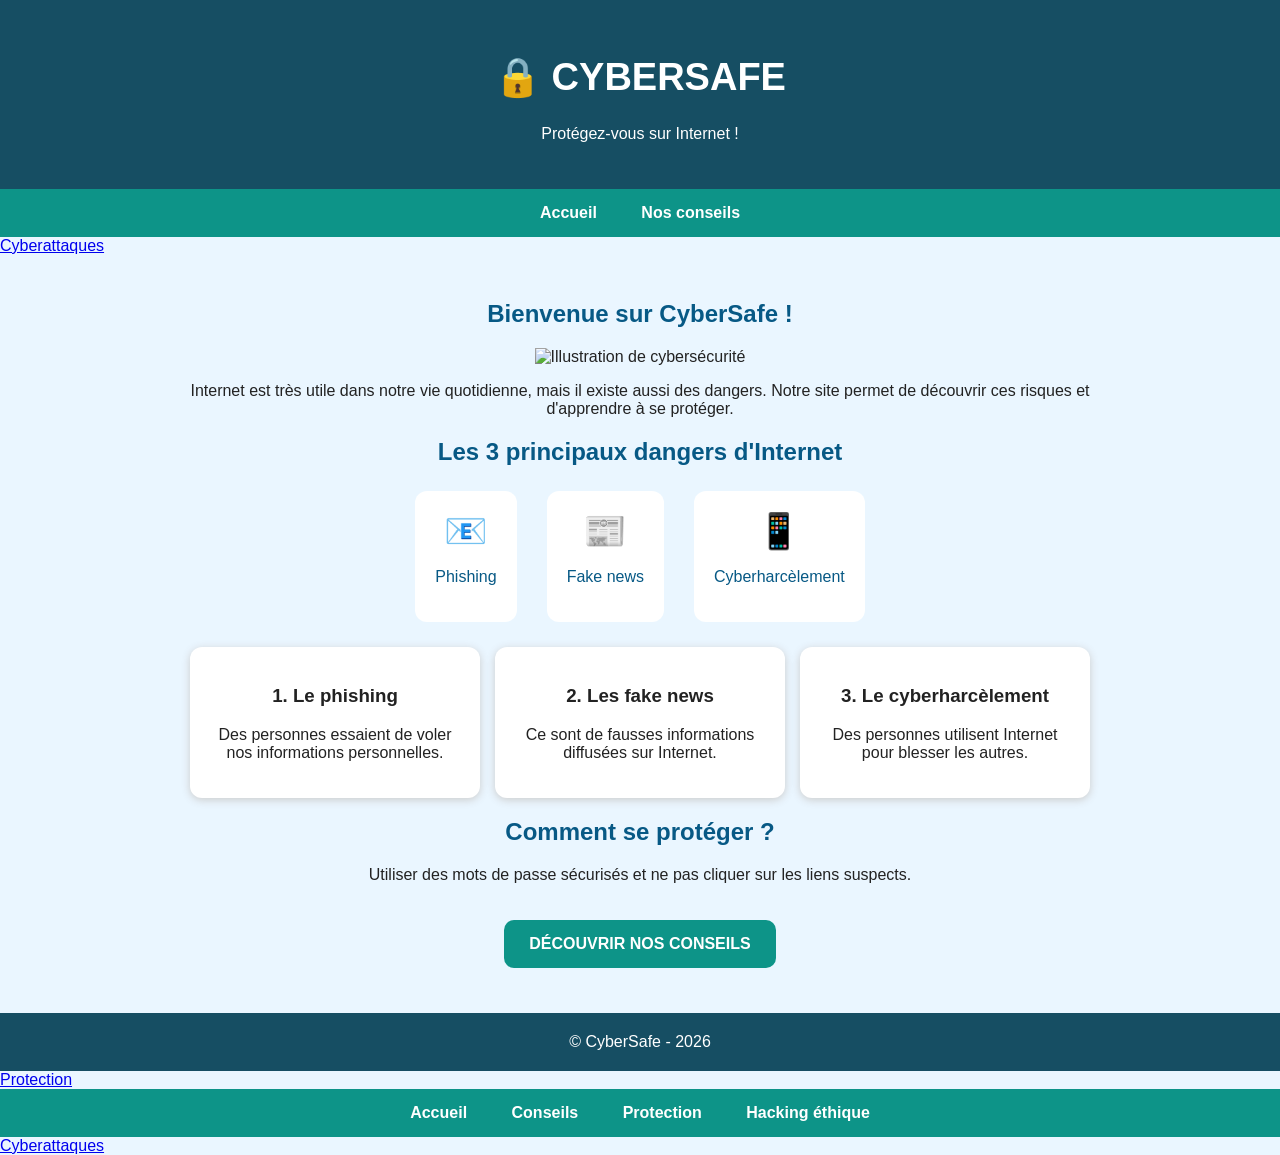
==== index.html @ 619b5068 "Add files via upload" ====
<!DOCTYPE html>
<html lang="fr">
<head>
    <meta charset="UTF-8">
    <title>CyberSafe - Accueil</title>
    <link rel="stylesheet" href="style.css">
</head>

<body>

    <header>
        <h1>🔒 CYBERSAFE</h1>
        <p>Protégez-vous sur Internet !</p>
    </header>

    <nav>
        <a href="index.html">Accueil</a>
        <a href="conseils.html">Nos conseils</a>
    </nav>
<a href="attaques.html">Cyberattaques</a>
    <main>
        <h2>Bienvenue sur CyberSafe !</h2>        
<img src="cybersecurite.png"
     alt="Illustration de cybersécurité"
     class="image-site">
        <p>
            Internet est très utile dans notre vie quotidienne,
            mais il existe aussi des dangers.
            Notre site permet de découvrir ces risques
            et d'apprendre à se protéger.
        </p>

        <h2>Les 3 principaux dangers d'Internet</h2>

<div class="illustrations">
    <div>📧<p>Phishing</p></div>
    <div>📰<p>Fake news</p></div>
    <div>📱<p>Cyberharcèlement</p></div>
</div>


        <section class="cartes">
            <article>
                <h3>1. Le phishing</h3>
                <p>Des personnes essaient de voler nos informations personnelles.</p>
            </article>

            <article>
                <h3>2. Les fake news</h3>
                <p>Ce sont de fausses informations diffusées sur Internet.</p>
            </article>

            <article>
                <h3>3. Le cyberharcèlement</h3>
                <p>Des personnes utilisent Internet pour blesser les autres.</p>
            </article>
        </section>

        <h2>Comment se protéger ?</h2>
        <p>Utiliser des mots de passe sécurisés et ne pas cliquer sur les liens suspects.</p>

        <a class="bouton" href="conseils.html">DÉCOUVRIR NOS CONSEILS</a>
    </main>

    <footer>
        © CyberSafe - 2026
    </footer>

</body>
</html>
<a href="protection.html">Protection</a>

<nav>
    <a href="index.html">Accueil</a>
    <a href="conseils.html">Conseils</a>
    <a href="protection.html">Protection</a>
    <a href="hacking-ethique.html">Hacking éthique</a>
</nav>
<escape><a href="attaques.html">Cyberattaques</a></escape>
---- style.css ----
body {
    margin: 0;
    font-family: Arial, sans-serif;
    background-color: #eaf6ff;
    color: #222;
}

header {
    background-color: #164e63;
    color: white;
    text-align: center;
    padding: 30px;
}

header h1 {
    font-size: 38px;
}

nav {
    background-color: #0d9488;
    text-align: center;
    padding: 15px;
}

nav a {
    color: white;
    text-decoration: none;
    margin: 20px;
    font-weight: bold;
}

main {
    max-width: 900px;
    margin: auto;
    padding: 25px;
    text-align: center;
}

h2 {
    color: #075985;
}

.cartes {
    display: flex;
    gap: 15px;
    justify-content: center;
}

article {
    background-color: white;
    padding: 20px;
    border-radius: 12px;
    flex: 1;
    box-shadow: 0 2px 8px #cccccc;
}

.bouton {
    display: inline-block;
    background-color: #0d9488;
    color: white;
    padding: 15px 25px;
    margin: 20px;
    border-radius: 10px;
    text-decoration: none;
    font-weight: bold;
}

footer {
    background-color: #164e63;
    color: white;
    text-align: center;
    padding: 20px;
}

.illustrations {
    display: flex;
    justify-content: center;
    gap: 30px;
    margin: 25px;
}

.illustrations div {
    background: white;
    padding: 20px;
    border-radius: 12px;
    font-size: 35px;
    text-align: center;
}

.illustrations p {
    font-size: 16px;
    color: #075985;
}

<nav>
    <a href="index.html">Accueil</a>
    <a href="conseils.html">Conseils</a>
    <a href="protection.html">Protection</a>
    <a href="hacking-ethique.html">Hacking éthique</a>
</nav>
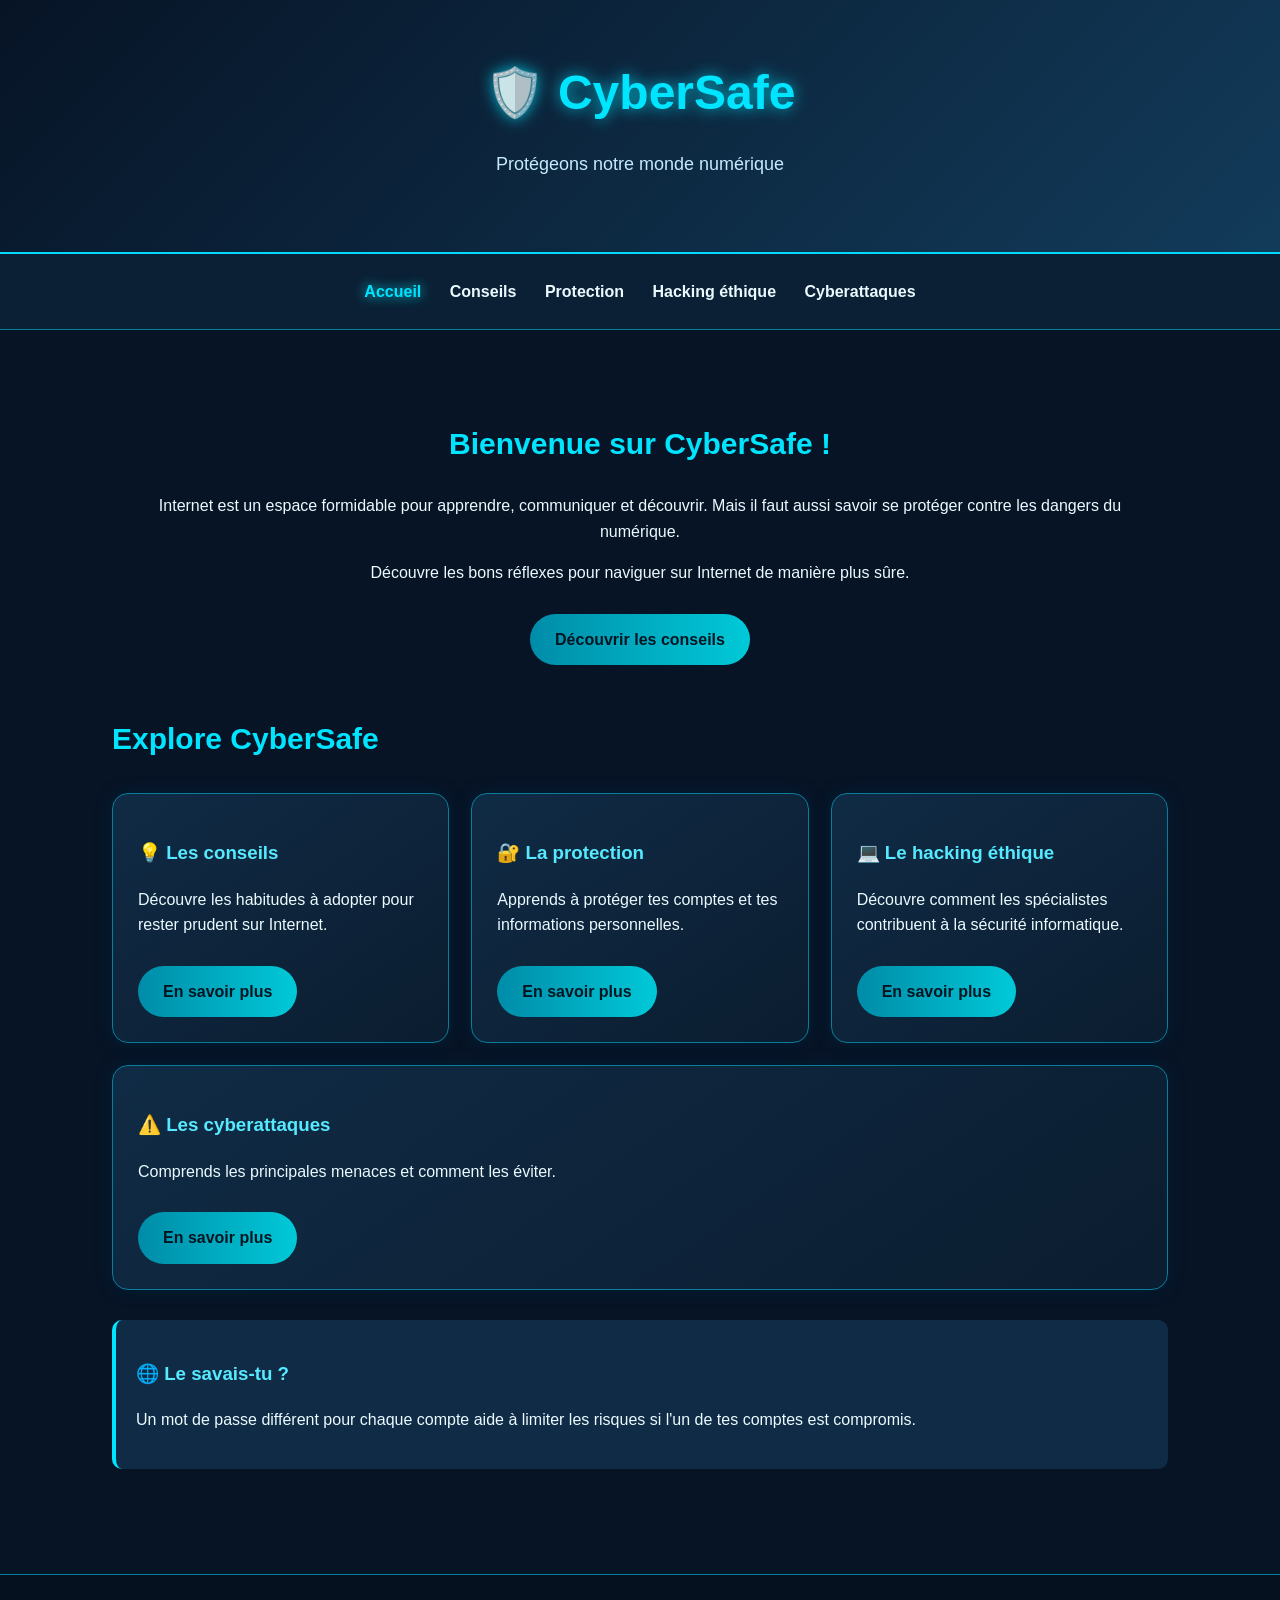
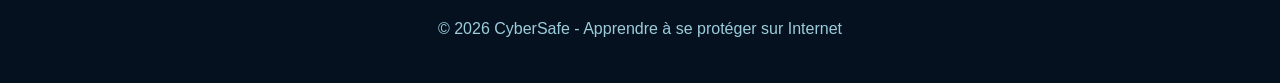
==== commit 6fe42d0d: "Add files via upload" ====
--- a/index.html
+++ b/index.html
@@ -3,78 +3,80 @@
 <html lang="fr">
 <head>
     <meta charset="UTF-8">
+    <meta name="viewport" content="width=device-width, initial-scale=1.0">
     <title>CyberSafe - Accueil</title>
     <link rel="stylesheet" href="style.css">
 </head>
-
 <body>
 
-    <header>
-        <h1>🔒 CYBERSAFE</h1>
-        <p>Protégez-vous sur Internet !</p>
-    </header>
+<header>
+    <h1>🛡️ CyberSafe</h1>
+    <p>Protégeons notre monde numérique</p>
+</header>
 
-    <nav>
-        <a href="index.html">Accueil</a>
-        <a href="conseils.html">Nos conseils</a>
-    </nav>
-<a href="attaques.html">Cyberattaques</a>
-    <main>
-        <h2>Bienvenue sur CyberSafe !</h2>        
-<img src="cybersecurite.png"
-     alt="Illustration de cybersécurité"
-     class="image-site">
+<nav>
+    <a class="active" href="index.html">Accueil</a>
+    <a href="conseils.html">Conseils</a>
+    <a href="protection.html">Protection</a>
+    <a href="hacking-ethique.html">Hacking éthique</a>
+    <a href="attaques.html">Cyberattaques</a>
+</nav>
+
+<main>
+    <section class="intro">
+        <h2>Bienvenue sur CyberSafe !</h2>
         <p>
-            Internet est très utile dans notre vie quotidienne,
-            mais il existe aussi des dangers.
-            Notre site permet de découvrir ces risques
-            et d'apprendre à se protéger.
+            Internet est un espace formidable pour apprendre,
+            communiquer et découvrir. Mais il faut aussi savoir
+            se protéger contre les dangers du numérique.
         </p>
+        <p>
+            Découvre les bons réflexes pour naviguer sur Internet
+            de manière plus sûre.
+        </p>
+        <a class="bouton" href="conseils.html">Découvrir les conseils</a>
+    </section>
 
-        <h2>Les 3 principaux dangers d'Internet</h2>
+    <h2>Explore CyberSafe</h2>
 
-<div class="illustrations">
-    <div>📧<p>Phishing</p></div>
-    <div>📰<p>Fake news</p></div>
-    <div>📱<p>Cyberharcèlement</p></div>
-</div>
+    <section class="cartes">
+        <article>
+            <h3>💡 Les conseils</h3>
+            <p>Découvre les habitudes à adopter pour rester prudent sur Internet.</p>
+            <a class="bouton" href="conseils.html">En savoir plus</a>
+        </article>
 
+        <article>
+            <h3>🔐 La protection</h3>
+            <p>Apprends à protéger tes comptes et tes informations personnelles.</p>
+            <a class="bouton" href="protection.html">En savoir plus</a>
+        </article>
 
-        <section class="cartes">
-            <article>
-                <h3>1. Le phishing</h3>
-                <p>Des personnes essaient de voler nos informations personnelles.</p>
-            </article>
+        <article>
+            <h3>💻 Le hacking éthique</h3>
+            <p>Découvre comment les spécialistes contribuent à la sécurité informatique.</p>
+            <a class="bouton" href="hacking-ethique.html">En savoir plus</a>
+        </article>
 
-            <article>
-                <h3>2. Les fake news</h3>
-                <p>Ce sont de fausses informations diffusées sur Internet.</p>
-            </article>
+        <article>
+            <h3>⚠️ Les cyberattaques</h3>
+            <p>Comprends les principales menaces et comment les éviter.</p>
+            <a class="bouton" href="attaques.html">En savoir plus</a>
+        </article>
+    </section>
 
-            <article>
-                <h3>3. Le cyberharcèlement</h3>
-                <p>Des personnes utilisent Internet pour blesser les autres.</p>
-            </article>
-        </section>
+    <div class="encadre">
+        <h3>🌐 Le savais-tu ?</h3>
+        <p>
+            Un mot de passe différent pour chaque compte
+            aide à limiter les risques si l'un de tes comptes est compromis.
+        </p>
+    </div>
+</main>
 
-        <h2>Comment se protéger ?</h2>
-        <p>Utiliser des mots de passe sécurisés et ne pas cliquer sur les liens suspects.</p>
-
-        <a class="bouton" href="conseils.html">DÉCOUVRIR NOS CONSEILS</a>
-    </main>
-
-    <footer>
-        © CyberSafe - 2026
-    </footer>
+<footer>
+    <p>© 2026 CyberSafe - Apprendre à se protéger sur Internet</p>
+</footer>
 
 </body>
 </html>
-<a href="protection.html">Protection</a>
-
-<nav>
-    <a href="index.html">Accueil</a>
-    <a href="conseils.html">Conseils</a>
-    <a href="protection.html">Protection</a>
-    <a href="hacking-ethique.html">Hacking éthique</a>
-</nav>
-<escape><a href="attaques.html">Cyberattaques</a></escape>
--- a/style.css
+++ b/style.css
@@ -1,101 +1,154 @@
+
+* {
+    box-sizing: border-box;
+    scroll-behavior: smooth;
+}
 
 body {
     margin: 0;
     font-family: Arial, sans-serif;
-    background-color: #eaf6ff;
-    color: #222;
+    background: #071426;
+    color: #eafaff;
+    line-height: 1.6;
 }
 
 header {
-    background-color: #164e63;
-    color: white;
     text-align: center;
-    padding: 30px;
+    padding: 55px 20px;
+    background: linear-gradient(135deg, #071426, #123b5a);
+    border-bottom: 2px solid #00d9ff;
 }
 
 header h1 {
-    font-size: 38px;
+    margin: 0;
+    font-size: 48px;
+    color: #00e5ff;
+    text-shadow: 0 0 15px #00bcd4;
+}
+
+header p {
+    color: #c5eaff;
+    font-size: 18px;
 }
 
 nav {
-    background-color: #0d9488;
+    background: #0b2035;
+    padding: 18px 10px;
     text-align: center;
-    padding: 15px;
+    position: sticky;
+    top: 0;
+    z-index: 10;
+    border-bottom: 1px solid #087e9b;
 }
 
 nav a {
-    color: white;
+    display: inline-block;
+    color: #eafaff;
     text-decoration: none;
-    margin: 20px;
     font-weight: bold;
+    margin: 7px 12px;
+    transition: 0.3s;
+}
+
+nav a:hover,
+nav a.active {
+    color: #00e5ff;
+    text-shadow: 0 0 12px #00e5ff;
 }
 
 main {
-    max-width: 900px;
+    max-width: 1100px;
     margin: auto;
-    padding: 25px;
-    text-align: center;
+    padding: 40px 22px;
 }
 
 h2 {
-    color: #075985;
+    color: #00e5ff;
+    font-size: 30px;
+}
+
+h3 {
+    color: #55eaff;
+}
+
+.intro {
+    text-align: center;
+    padding: 25px 10px;
 }
 
 .cartes {
     display: flex;
-    gap: 15px;
+    flex-wrap: wrap;
+    gap: 22px;
     justify-content: center;
+    margin: 30px 0;
 }
 
 article {
-    background-color: white;
-    padding: 20px;
-    border-radius: 12px;
-    flex: 1;
-    box-shadow: 0 2px 8px #cccccc;
+    flex: 1 1 260px;
+    padding: 25px;
+    background: linear-gradient(145deg, #102b45, #0b1d30);
+    border: 1px solid #087e9b;
+    border-radius: 16px;
+    box-shadow: 0 0 15px #001e35;
+    transition: 0.3s;
+}
+
+article:hover {
+    transform: translateY(-5px);
+    border-color: #00e5ff;
+    box-shadow: 0 0 20px #00bcd455;
 }
 
 .bouton {
     display: inline-block;
-    background-color: #0d9488;
-    color: white;
-    padding: 15px 25px;
-    margin: 20px;
-    border-radius: 10px;
+    padding: 13px 25px;
+    margin-top: 12px;
+    border-radius: 30px;
+    background: linear-gradient(90deg, #008ca8, #00c9d8);
+    color: #041522;
     text-decoration: none;
     font-weight: bold;
+    transition: 0.3s;
+}
+
+.bouton:hover {
+    transform: scale(1.05);
+    box-shadow: 0 0 18px #00e5ff;
+}
+
+.encadre {
+    background: #102b45;
+    border-left: 4px solid #00e5ff;
+    padding: 20px;
+    margin: 25px 0;
+    border-radius: 10px;
 }
 
 footer {
-    background-color: #164e63;
-    color: white;
+    background: #06111f;
+    color: #9ccddd;
     text-align: center;
-    padding: 20px;
+    padding: 25px;
+    margin-top: 40px;
+    border-top: 1px solid #087e9b;
 }
 
-.illustrations {
-    display: flex;
-    justify-content: center;
-    gap: 30px;
-    margin: 25px;
+@media (max-width: 650px) {
+    header h1 {
+        font-size: 36px;
+    }
+
+    nav {
+        position: static;
+    }
+
+    nav a {
+        margin: 7px;
+        font-size: 14px;
+    }
+
+    main {
+        padding: 25px 15px;
+    }
 }
-
-.illustrations div {
-    background: white;
-    padding: 20px;
-    border-radius: 12px;
-    font-size: 35px;
-    text-align: center;
-}
-
-.illustrations p {
-    font-size: 16px;
-    color: #075985;
-}
-
-<nav>
-    <a href="index.html">Accueil</a>
-    <a href="conseils.html">Conseils</a>
-    <a href="protection.html">Protection</a>
-    <a href="hacking-ethique.html">Hacking éthique</a>
-</nav>
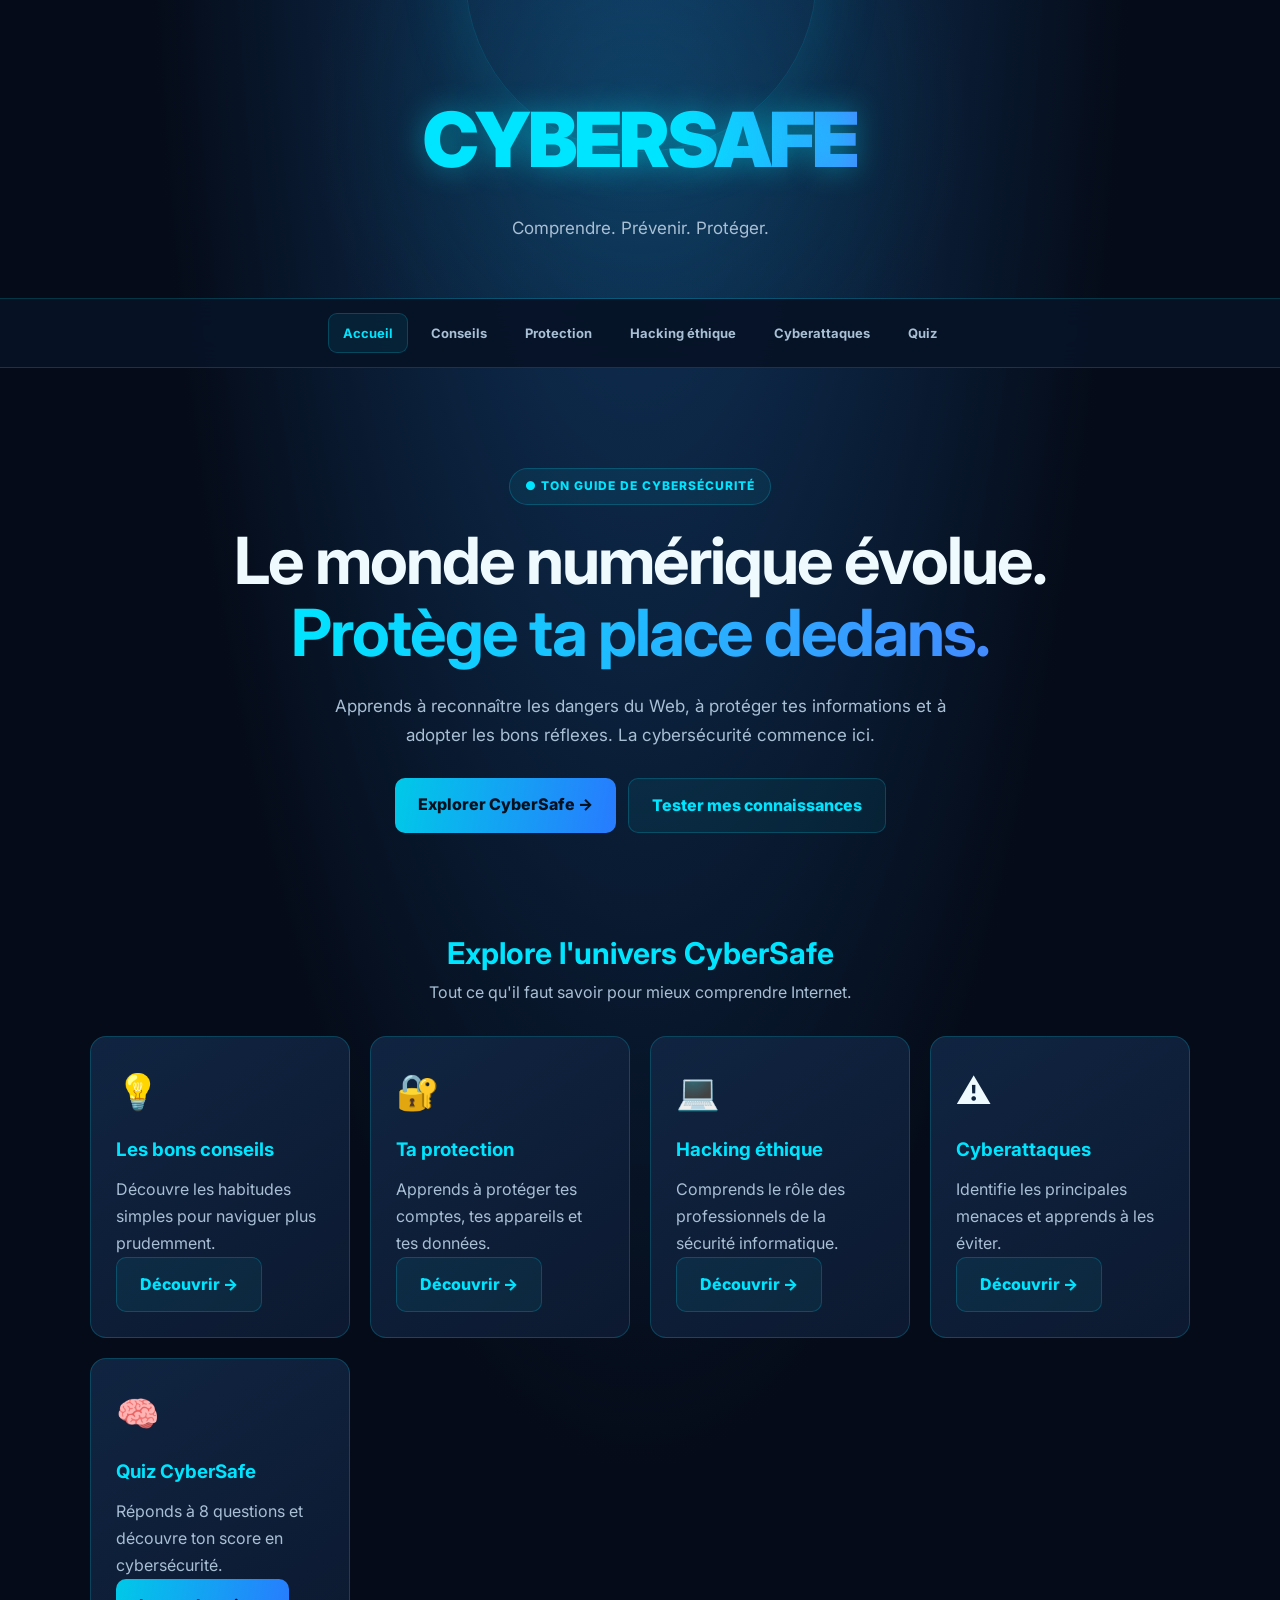
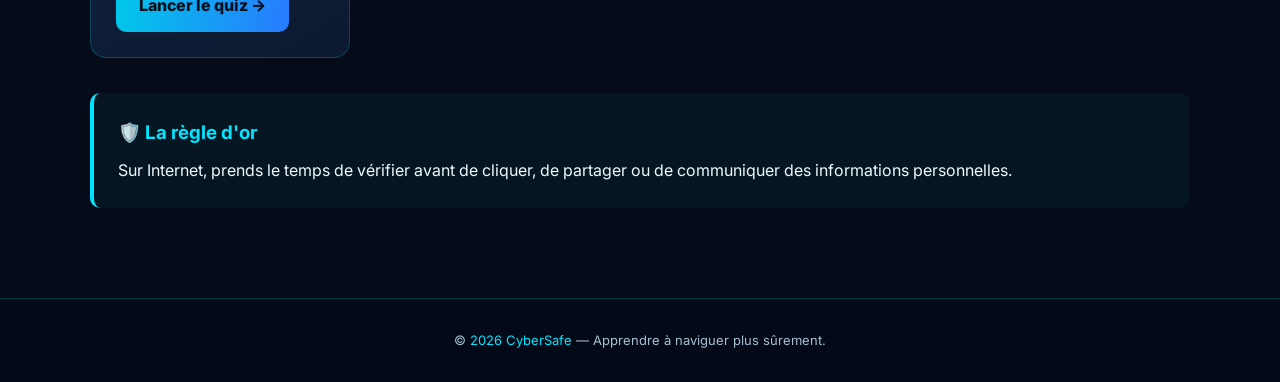
==== commit dcecd117: "Add files via upload" ====
--- a/index.html
+++ b/index.html
@@ -4,14 +4,16 @@
 <head>
     <meta charset="UTF-8">
     <meta name="viewport" content="width=device-width, initial-scale=1.0">
-    <title>CyberSafe - Accueil</title>
+    <meta name="description" content="CyberSafe : découvre la cybersécurité, les bons réflexes et les menaces sur Internet.">
+    <title>CyberSafe | Accueil</title>
     <link rel="stylesheet" href="style.css">
+    <script src="script.js" defer></script>
 </head>
 <body>
 
 <header>
-    <h1>🛡️ CyberSafe</h1>
-    <p>Protégeons notre monde numérique</p>
+    <div class="logo">CYBER<span class="gradient-text">SAFE</span></div>
+    <p>Comprendre. Prévenir. Protéger.</p>
 </header>
 
 <nav>
@@ -20,62 +22,74 @@
     <a href="protection.html">Protection</a>
     <a href="hacking-ethique.html">Hacking éthique</a>
     <a href="attaques.html">Cyberattaques</a>
+    <a href="quiz.html">Quiz</a>
 </nav>
 
 <main>
-    <section class="intro">
-        <h2>Bienvenue sur CyberSafe !</h2>
+    <section class="hero">
+        <span class="tag">● TON GUIDE DE CYBERSÉCURITÉ</span>
+        <h2>Le monde numérique évolue.<br><span class="gradient-text">Protège ta place dedans.</span></h2>
         <p>
-            Internet est un espace formidable pour apprendre,
-            communiquer et découvrir. Mais il faut aussi savoir
-            se protéger contre les dangers du numérique.
+            Apprends à reconnaître les dangers du Web,
+            à protéger tes informations et à adopter les bons réflexes.
+            La cybersécurité commence ici.
         </p>
-        <p>
-            Découvre les bons réflexes pour naviguer sur Internet
-            de manière plus sûre.
-        </p>
-        <a class="bouton" href="conseils.html">Découvrir les conseils</a>
+        <div class="actions">
+            <a class="bouton" href="conseils.html">Explorer CyberSafe →</a>
+            <a class="bouton secondaire" href="quiz.html">Tester mes connaissances</a>
+        </div>
     </section>
 
-    <h2>Explore CyberSafe</h2>
+    <section class="section-title reveal">
+        <h2>Explore l'univers CyberSafe</h2>
+        <p>Tout ce qu'il faut savoir pour mieux comprendre Internet.</p>
+    </section>
 
     <section class="cartes">
-        <article>
-            <h3>💡 Les conseils</h3>
-            <p>Découvre les habitudes à adopter pour rester prudent sur Internet.</p>
-            <a class="bouton" href="conseils.html">En savoir plus</a>
+        <article class="reveal">
+            <div class="emoji">💡</div>
+            <h3>Les bons conseils</h3>
+            <p>Découvre les habitudes simples pour naviguer plus prudemment.</p>
+            <a class="bouton secondaire" href="conseils.html">Découvrir →</a>
         </article>
 
-        <article>
-            <h3>🔐 La protection</h3>
-            <p>Apprends à protéger tes comptes et tes informations personnelles.</p>
-            <a class="bouton" href="protection.html">En savoir plus</a>
+        <article class="reveal">
+            <div class="emoji">🔐</div>
+            <h3>Ta protection</h3>
+            <p>Apprends à protéger tes comptes, tes appareils et tes données.</p>
+            <a class="bouton secondaire" href="protection.html">Découvrir →</a>
         </article>
 
-        <article>
-            <h3>💻 Le hacking éthique</h3>
-            <p>Découvre comment les spécialistes contribuent à la sécurité informatique.</p>
-            <a class="bouton" href="hacking-ethique.html">En savoir plus</a>
+        <article class="reveal">
+            <div class="emoji">💻</div>
+            <h3>Hacking éthique</h3>
+            <p>Comprends le rôle des professionnels de la sécurité informatique.</p>
+            <a class="bouton secondaire" href="hacking-ethique.html">Découvrir →</a>
         </article>
 
-        <article>
-            <h3>⚠️ Les cyberattaques</h3>
-            <p>Comprends les principales menaces et comment les éviter.</p>
-            <a class="bouton" href="attaques.html">En savoir plus</a>
+        <article class="reveal">
+            <div class="emoji">⚠️</div>
+            <h3>Cyberattaques</h3>
+            <p>Identifie les principales menaces et apprends à les éviter.</p>
+            <a class="bouton secondaire" href="attaques.html">Découvrir →</a>
+        </article>
+
+        <article class="reveal">
+            <div class="emoji">🧠</div>
+            <h3>Quiz CyberSafe</h3>
+            <p>Réponds à 8 questions et découvre ton score en cybersécurité.</p>
+            <a class="bouton" href="quiz.html">Lancer le quiz →</a>
         </article>
     </section>
 
-    <div class="encadre">
-        <h3>🌐 Le savais-tu ?</h3>
-        <p>
-            Un mot de passe différent pour chaque compte
-            aide à limiter les risques si l'un de tes comptes est compromis.
-        </p>
+    <div class="encadre reveal">
+        <h3>🛡️ La règle d'or</h3>
+        <p>Sur Internet, prends le temps de vérifier avant de cliquer, de partager ou de communiquer des informations personnelles.</p>
     </div>
 </main>
 
 <footer>
-    <p>© 2026 CyberSafe - Apprendre à se protéger sur Internet</p>
+    <p>© <span class="year"></span> <span>CyberSafe</span> — Apprendre à naviguer plus sûrement.</p>
 </footer>
 
 </body>
--- a/style.css
+++ b/style.css
@@ -1,154 +1,405 @@
+
+@import url('https://fonts.googleapis.com/css2?family=Inter:wght@400;500;600;700;800;900&display=swap');
+
+:root {
+    --bg: #050b18;
+    --panel: #0c1930;
+    --panel2: #102441;
+    --cyan: #00e5ff;
+    --blue: #287bff;
+    --text: #effaff;
+    --muted: #a8bfd4;
+    --border: rgba(0,229,255,.2);
+}
 
 * {
     box-sizing: border-box;
+    margin: 0;
+    padding: 0;
+}
+
+html {
     scroll-behavior: smooth;
 }
 
 body {
-    margin: 0;
-    font-family: Arial, sans-serif;
-    background: #071426;
-    color: #eafaff;
-    line-height: 1.6;
+    font-family: Inter, Arial, sans-serif;
+    background:
+        radial-gradient(ellipse at 50% -15%, #123b67 0%, transparent 55%),
+        var(--bg);
+    color: var(--text);
+    line-height: 1.7;
+    min-height: 100vh;
+}
+
+a {
+    color: inherit;
 }
 
 header {
     text-align: center;
-    padding: 55px 20px;
-    background: linear-gradient(135deg, #071426, #123b5a);
-    border-bottom: 2px solid #00d9ff;
-}
-
-header h1 {
-    margin: 0;
-    font-size: 48px;
-    color: #00e5ff;
-    text-shadow: 0 0 15px #00bcd4;
+    padding: 75px 20px 55px;
+    position: relative;
+    overflow: hidden;
+    border-bottom: 1px solid var(--border);
+    background:
+        radial-gradient(circle at 50% 40%, #087c9b35, transparent 50%);
+}
+
+header::before {
+    content: "";
+    position: absolute;
+    width: 350px;
+    height: 350px;
+    border: 1px solid #00e5ff20;
+    border-radius: 50%;
+    top: -200px;
+    left: calc(50% - 175px);
+    box-shadow: 0 0 70px #00e5ff20;
+}
+
+.logo {
+    font-size: clamp(40px, 8vw, 76px);
+    font-weight: 900;
+    letter-spacing: -3px;
+    color: var(--cyan);
+    text-shadow: 0 0 30px #00e5ff70;
+    position: relative;
 }
 
 header p {
-    color: #c5eaff;
-    font-size: 18px;
+    color: var(--muted);
+    margin-top: 10px;
+    font-size: 17px;
 }
 
 nav {
-    background: #0b2035;
-    padding: 18px 10px;
-    text-align: center;
     position: sticky;
     top: 0;
-    z-index: 10;
-    border-bottom: 1px solid #087e9b;
+    z-index: 100;
+    display: flex;
+    justify-content: center;
+    flex-wrap: wrap;
+    gap: 8px;
+    padding: 14px;
+    background: #071326ed;
+    backdrop-filter: blur(15px);
+    border-bottom: 1px solid var(--border);
 }
 
 nav a {
-    display: inline-block;
-    color: #eafaff;
     text-decoration: none;
-    font-weight: bold;
-    margin: 7px 12px;
-    transition: 0.3s;
+    color: var(--muted);
+    padding: 9px 15px;
+    border-radius: 9px;
+    font-size: 13px;
+    font-weight: 700;
+    transition: .25s;
 }
 
 nav a:hover,
 nav a.active {
-    color: #00e5ff;
-    text-shadow: 0 0 12px #00e5ff;
+    color: var(--cyan);
+    background: #00e5ff12;
+    box-shadow: inset 0 0 0 1px var(--border);
 }
 
 main {
-    max-width: 1100px;
+    width: min(1100px, 92%);
     margin: auto;
-    padding: 40px 22px;
-}
-
-h2 {
-    color: #00e5ff;
-    font-size: 30px;
-}
-
-h3 {
-    color: #55eaff;
-}
-
-.intro {
-    text-align: center;
-    padding: 25px 10px;
-}
-
-.cartes {
+    padding: 55px 0;
+}
+
+.hero {
+    text-align: center;
+    padding: 45px 10px 70px;
+}
+
+.tag {
+    display: inline-block;
+    color: var(--cyan);
+    background: #00e5ff12;
+    border: 1px solid var(--border);
+    border-radius: 30px;
+    padding: 7px 15px;
+    font-size: 12px;
+    font-weight: 800;
+    letter-spacing: 1px;
+    margin-bottom: 20px;
+}
+
+.hero h2 {
+    font-size: clamp(34px, 7vw, 65px);
+    line-height: 1.12;
+    letter-spacing: -2px;
+    max-width: 850px;
+    margin: auto;
+}
+
+.gradient-text {
+    background: linear-gradient(90deg, #00e5ff, #438bff);
+    background-clip: text;
+    -webkit-background-clip: text;
+    color: transparent;
+}
+
+.hero p {
+    max-width: 650px;
+    margin: 22px auto;
+    color: var(--muted);
+    font-size: 17px;
+}
+
+.actions {
     display: flex;
+    justify-content: center;
     flex-wrap: wrap;
-    gap: 22px;
-    justify-content: center;
-    margin: 30px 0;
-}
-
-article {
-    flex: 1 1 260px;
-    padding: 25px;
-    background: linear-gradient(145deg, #102b45, #0b1d30);
-    border: 1px solid #087e9b;
-    border-radius: 16px;
-    box-shadow: 0 0 15px #001e35;
-    transition: 0.3s;
-}
-
-article:hover {
-    transform: translateY(-5px);
-    border-color: #00e5ff;
-    box-shadow: 0 0 20px #00bcd455;
+    gap: 12px;
+    margin-top: 28px;
 }
 
 .bouton {
     display: inline-block;
-    padding: 13px 25px;
-    margin-top: 12px;
-    border-radius: 30px;
-    background: linear-gradient(90deg, #008ca8, #00c9d8);
-    color: #041522;
+    padding: 13px 23px;
+    border-radius: 10px;
+    background: linear-gradient(100deg, #00c9e8, #287bff);
+    color: #03101e;
     text-decoration: none;
-    font-weight: bold;
-    transition: 0.3s;
+    font-weight: 800;
+    transition: .25s;
+    border: 0;
+    cursor: pointer;
 }
 
 .bouton:hover {
-    transform: scale(1.05);
-    box-shadow: 0 0 18px #00e5ff;
+    transform: translateY(-3px);
+    box-shadow: 0 0 25px #00e5ff50;
+}
+
+.bouton.secondaire {
+    color: var(--cyan);
+    background: #00e5ff10;
+    border: 1px solid var(--border);
+}
+
+.section-title {
+    text-align: center;
+    margin: 25px 0 30px;
+}
+
+.section-title h2 {
+    color: var(--cyan);
+    font-size: 30px;
+}
+
+.section-title p {
+    color: var(--muted);
+}
+
+.cartes {
+    display: grid;
+    grid-template-columns: repeat(auto-fit, minmax(230px, 1fr));
+    gap: 20px;
+    margin: 30px 0;
+}
+
+article,
+.panel {
+    background: linear-gradient(145deg, var(--panel2), var(--panel));
+    border: 1px solid var(--border);
+    padding: 25px;
+    border-radius: 16px;
+    transition: .3s;
+}
+
+article:hover {
+    transform: translateY(-7px);
+    border-color: var(--cyan);
+    box-shadow: 0 12px 35px #00e5ff12;
+}
+
+article .emoji {
+    font-size: 35px;
+    margin-bottom: 12px;
+}
+
+article h3 {
+    color: var(--cyan);
+    margin-bottom: 10px;
+}
+
+article p,
+.panel p {
+    color: var(--muted);
 }
 
 .encadre {
-    background: #102b45;
-    border-left: 4px solid #00e5ff;
-    padding: 20px;
-    margin: 25px 0;
+    margin: 35px 0;
+    padding: 24px;
+    border-left: 4px solid var(--cyan);
+    background: #00e5ff0b;
     border-radius: 10px;
 }
 
+.encadre h3 {
+    color: var(--cyan);
+    margin-bottom: 8px;
+}
+
+.page-title {
+    text-align: center;
+    margin-bottom: 35px;
+}
+
+.page-title h2 {
+    color: var(--cyan);
+    font-size: clamp(30px, 5vw, 43px);
+}
+
+.page-title p {
+    color: var(--muted);
+}
+
+.quiz-box {
+    max-width: 760px;
+    margin: auto;
+    padding: 30px;
+    background: linear-gradient(145deg, var(--panel2), var(--panel));
+    border: 1px solid var(--border);
+    border-radius: 18px;
+}
+
+.progress {
+    height: 7px;
+    background: #ffffff15;
+    border-radius: 20px;
+    overflow: hidden;
+    margin: 15px 0 25px;
+}
+
+.progress-fill {
+    height: 100%;
+    width: 0;
+    background: linear-gradient(90deg, var(--cyan), var(--blue));
+    transition: width .3s;
+}
+
+.quiz-question {
+    font-size: 21px;
+    margin-bottom: 20px;
+}
+
+.quiz-options {
+    display: grid;
+    gap: 12px;
+}
+
+.quiz-option {
+    padding: 15px;
+    border: 1px solid var(--border);
+    background: #071629;
+    color: var(--text);
+    border-radius: 10px;
+    text-align: left;
+    font: inherit;
+    cursor: pointer;
+    transition: .2s;
+}
+
+.quiz-option:hover {
+    border-color: var(--cyan);
+    background: #00e5ff12;
+}
+
+.quiz-option:disabled {
+    cursor: default;
+    opacity: .8;
+}
+
+.quiz-feedback {
+    margin-top: 18px;
+    color: var(--muted);
+    min-height: 28px;
+}
+
+.quiz-controls {
+    display: flex;
+    justify-content: space-between;
+    align-items: center;
+    margin-top: 25px;
+    gap: 10px;
+}
+
+.result {
+    text-align: center;
+    padding: 25px 0;
+}
+
+.result strong {
+    display: block;
+    color: var(--cyan);
+    font-size: 55px;
+}
+
+.hidden {
+    display: none !important;
+}
+
+.reveal {
+    opacity: 0;
+    transform: translateY(20px);
+    transition: opacity .7s, transform .7s;
+}
+
+.reveal.visible {
+    opacity: 1;
+    transform: translateY(0);
+}
+
 footer {
-    background: #06111f;
-    color: #9ccddd;
-    text-align: center;
-    padding: 25px;
-    margin-top: 40px;
-    border-top: 1px solid #087e9b;
-}
-
-@media (max-width: 650px) {
-    header h1 {
-        font-size: 36px;
+    text-align: center;
+    padding: 30px 15px;
+    background: #030916;
+    border-top: 1px solid var(--border);
+    color: var(--muted);
+    font-size: 13px;
+}
+
+footer span {
+    color: var(--cyan);
+}
+
+@media (prefers-reduced-motion: reduce) {
+    *, *::before, *::after {
+        scroll-behavior: auto !important;
+        transition-duration: .01ms !important;
+        animation-duration: .01ms !important;
+    }
+}
+
+@media (max-width: 600px) {
+    header {
+        padding: 45px 15px;
     }
 
     nav {
-        position: static;
+        position: relative;
     }
 
     nav a {
-        margin: 7px;
-        font-size: 14px;
+        font-size: 12px;
+        padding: 8px 10px;
     }
 
     main {
-        padding: 25px 15px;
-    }
-}
+        padding: 30px 0;
+    }
+
+    .hero {
+        padding: 30px 5px 45px;
+    }
+
+    .quiz-box {
+        padding: 20px;
+    }
+}
